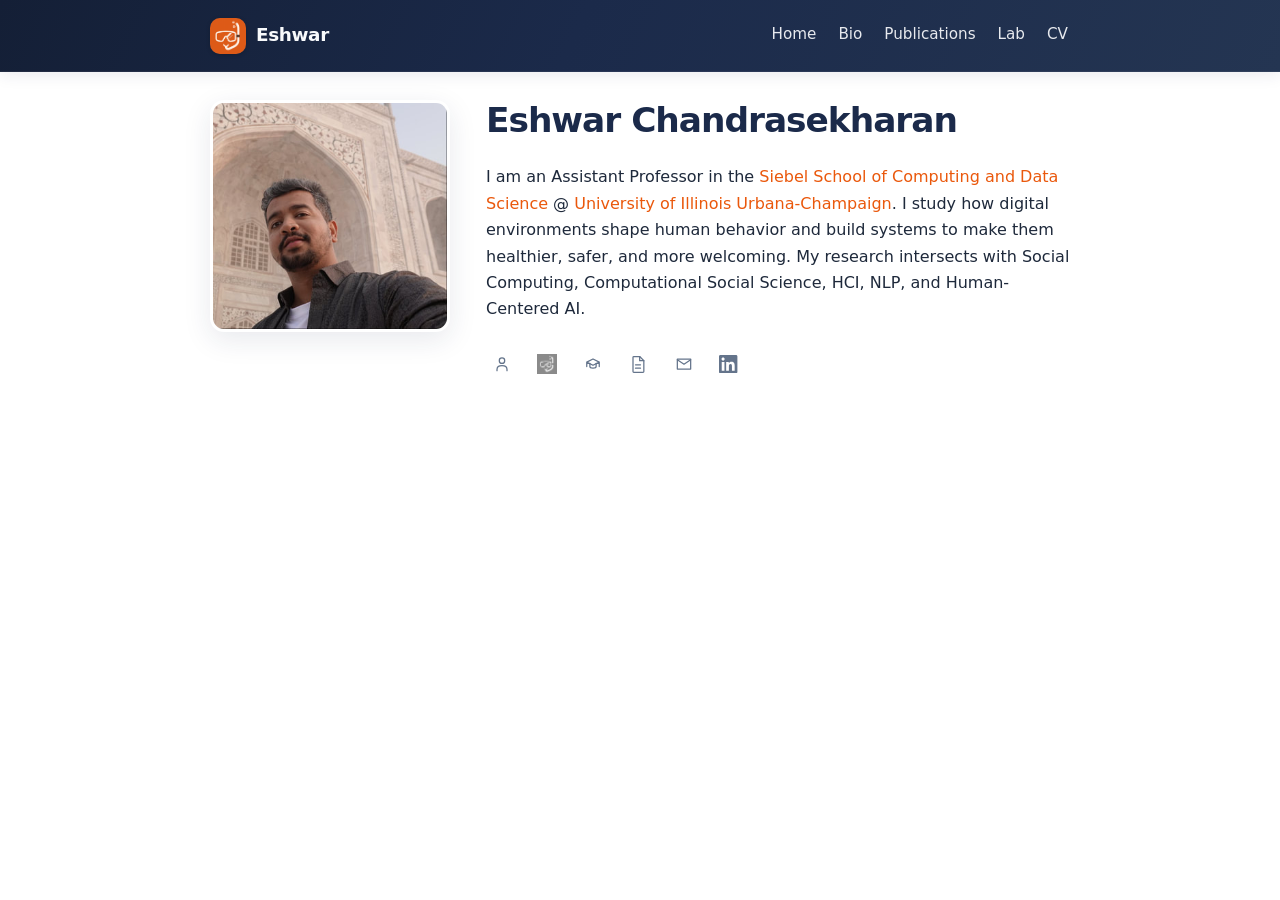
==== index.html @ a545ff3d "Update CV to October 2026" ====
<!doctype html>
<html lang="en">
  <head>
    <meta charset="utf-8" />
    <meta name="viewport" content="width=device-width, initial-scale=1, viewport-fit=cover" />
    <title>Eshwar Chandrasekharan</title>
    <meta name="theme-color" content="#1B2A4A" />
    <link rel="icon" type="image/png" sizes="16x16" href="/favicon-16x16.png?v=2" />
    <link rel="icon" type="image/png" sizes="32x32" href="/favicon-32x32.png?v=2" />
    <link rel="icon" type="image/png" sizes="48x48" href="/favicon-48x48.png?v=2" />
    <link rel="shortcut icon" href="/favicon.ico?v=2" />
    <link rel="apple-touch-icon" href="/apple-touch-icon.png?v=2" />
    <link rel="stylesheet" href="./style.css?v=3" />
  </head>
  <body>
    <header class="site-header">
      <div class="site-header-inner">
        <a class="brand" href="./">
          <img class="site-logo" src="./images/scuba-logo.png" alt="" width="36" height="36" />
          <span class="brand-text">Eshwar</span>
        </a>
        <div class="site-header-controls">
          <button type="button" class="nav-toggle" aria-expanded="false" aria-controls="site-nav" aria-label="Open menu">
            <span class="nav-toggle-bar" aria-hidden="true"></span>
            <span class="nav-toggle-bar" aria-hidden="true"></span>
            <span class="nav-toggle-bar" aria-hidden="true"></span>
          </button>
          <nav id="site-nav" class="site-nav" aria-label="Primary">
            <a href="./">Home</a>
            <a href="./bio/">Bio</a>
            <a href="./publications/">Publications</a>
            <a href="./lab/">Lab</a>
            <a href="files/eshwar_cv_oct_2026.pdf">CV</a>
          </nav>
        </div>
      </div>
    </header>

    <main class="container">
      <div class="hero">
        <img
          class="headshot"
          src="images/headshot.jpg"
          alt="Portrait of Eshwar Chandrasekharan"
          width="343"
          height="332"
        />
        <div class="hero-text">
          <h1>Eshwar Chandrasekharan</h1>
          <div class="prose">
        <p>
          I am an Assistant Professor in the <a href="https://siebelschool.illinois.edu/">Siebel School of Computing and Data Science</a> @
          <a href="https://illinois.edu/">University of Illinois Urbana-Champaign</a>. I study how digital environments shape human behavior and build systems to make them healthier, safer, and more welcoming.
          My research intersects with Social Computing, Computational Social Science, HCI, NLP, and Human-Centered AI.
        </p>
          </div>
        <nav class="hero-quick-links" aria-label="Quick links">
          <a class="quick-link" href="./bio/" data-label="Bio" target="_blank" rel="noopener noreferrer">
            <span class="quick-link-icon" aria-hidden="true">
              <svg class="quick-link-svg" viewBox="0 0 24 24" fill="none" xmlns="http://www.w3.org/2000/svg">
                <circle cx="12" cy="8" r="3.25" stroke="currentColor" stroke-width="1.5" />
                <path
                  d="M6 20v-1.5C6 15.9 8.46 14 12 14s6 1.9 6 4.5V20"
                  stroke="currentColor"
                  stroke-width="1.5"
                  stroke-linecap="round"
                />
              </svg>
            </span>
            <span class="visually-hidden">Bio</span>
          </a>
          <a class="quick-link" href="./lab/" data-label="Lab" target="_blank" rel="noopener noreferrer">
            <span class="quick-link-icon quick-link-icon--img" aria-hidden="true">
              <img src="./images/scuba-logo.png" alt="" width="24" height="24" decoding="async" />
            </span>
            <span class="visually-hidden">Lab</span>
          </a>
          <a
            class="quick-link"
            href="https://scholar.google.com/citations?user=1cPwS48AAAAJ"
            data-label="Scholar"
            target="_blank"
            rel="noopener noreferrer"
          >
            <span class="quick-link-icon" aria-hidden="true">
              <svg class="quick-link-svg" viewBox="0 0 24 24" fill="none" xmlns="http://www.w3.org/2000/svg">
                <path
                  d="M4.5 9.75 12 6l7.5 3.75L12 13.5 4.5 9.75zM4.5 9.75V15M19.5 9.75V15"
                  stroke="currentColor"
                  stroke-width="1.5"
                  stroke-linecap="round"
                  stroke-linejoin="round"
                />
                <path
                  d="M8.25 11.25v3.75c0 1.05 1.68 1.875 3.75 1.875s3.75-.825 3.75-1.875v-3.75"
                  stroke="currentColor"
                  stroke-width="1.5"
                  stroke-linecap="round"
                  stroke-linejoin="round"
                />
              </svg>
            </span>
            <span class="visually-hidden">Google Scholar</span>
          </a>
          <a class="quick-link" href="files/eshwar_cv_oct_2026.pdf" data-label="CV" target="_blank" rel="noopener noreferrer">
            <span class="quick-link-icon" aria-hidden="true">
              <svg class="quick-link-svg" viewBox="0 0 24 24" fill="none" xmlns="http://www.w3.org/2000/svg">
                <path
                  d="M7 3h7l5 5v13a1 1 0 01-1 1H7a1 1 0 01-1-1V4a1 1 0 011-1z"
                  stroke="currentColor"
                  stroke-width="1.5"
                  stroke-linejoin="round"
                />
                <path d="M14 3v5h5M9 13h6M9 17h6" stroke="currentColor" stroke-width="1.5" stroke-linecap="round" />
              </svg>
            </span>
            <span class="visually-hidden">CV</span>
          </a>
          <a class="quick-link" href="mailto:eshwar@illinois.edu" data-label="Email">
            <span class="quick-link-icon" aria-hidden="true">
              <svg class="quick-link-svg" viewBox="0 0 24 24" fill="none" xmlns="http://www.w3.org/2000/svg">
                <path
                  d="M4 6h16v12H4z"
                  stroke="currentColor"
                  stroke-width="1.5"
                  stroke-linejoin="round"
                />
                <path
                  d="M4 7l8 5.25L20 7"
                  stroke="currentColor"
                  stroke-width="1.5"
                  stroke-linecap="round"
                  stroke-linejoin="round"
                />
              </svg>
            </span>
            <span class="visually-hidden">Email</span>
          </a>
          <a
            class="quick-link"
            href="https://www.linkedin.com/in/eshwar-chandrasekharan-6415b245/"
            data-label="LinkedIn"
            target="_blank"
            rel="noopener noreferrer"
          >
            <span class="quick-link-icon" aria-hidden="true">
              <svg class="quick-link-svg quick-link-svg--fill" viewBox="0 0 24 24" xmlns="http://www.w3.org/2000/svg">
                <path
                  fill="currentColor"
                  d="M20.447 20.452h-3.554v-5.569c0-1.328-.027-3.037-1.852-3.037-1.853 0-2.136 1.445-2.136 2.939v5.667H9.351V9h3.414v1.561h.046c.477-.9 1.637-1.85 3.37-1.85 3.601 0 4.267 2.37 4.267 5.455v6.286zM5.337 7.433c-1.144 0-2.063-.926-2.063-2.065 0-1.138.92-2.063 2.063-2.063 1.14 0 2.064.925 2.064 2.063 0 1.139-.925 2.065-2.064 2.065zm1.782 13.019H3.555V9h3.564v11.452zM22.225 0H1.771C.792 0 0 .774 0 1.729v20.542C0 23.227.792 24 1.771 24h20.451C23.2 24 24 23.227 24 22.271V1.729C24 .774 23.2 0 22.222 0h.003z"
                />
              </svg>
            </span>
            <span class="visually-hidden">LinkedIn</span>
          </a>
        </nav>
        </div>
      </div>
    </main>
    <script src="./js/site-nav.js" defer></script>
    <script src="./js/external-links.js" defer></script>
  </body>
</html>
---- style.css ----
/* Navy + orange: academic, high contrast, pairs with lab logo */

:root {
  --navy: #1b2a4a;
  --navy-deep: #141f36;
  --navy-mid: #243552;
  --header-start: var(--navy-deep);
  --header-end: var(--navy);
  --accent: #ea580c;
  --accent-hover: #c2410c;
  --accent-soft: rgba(234, 88, 12, 0.14);
  --accent-glow: rgba(234, 88, 12, 0.22);
  --text: #1e293b;
  --text-muted: #64748b;
  --link: #ea580c;
  --link-hover: #c2410c;
  --bg: #ffffff;
  --card: #ffffff;
  --border: rgba(27, 42, 74, 0.12);
  --shadow: rgba(27, 42, 74, 0.1);
  --max: 900px;
}

@media (prefers-color-scheme: dark) {
  :root {
    --navy: #1b2a4a;
    --navy-deep: #0f172a;
    --navy-mid: #1e293b;
    --header-start: #0f172a;
    --header-end: #1b2a4a;
    --text: #e2e8f0;
    --text-muted: #94a3b8;
    --link: #fb923c;
    --link-hover: #fdba74;
    --bg: #0f172a;
    --card: #1e293b;
    --border: rgba(251, 146, 60, 0.18);
    --shadow: rgba(0, 0, 0, 0.4);
    --accent: #fb923c;
    --accent-hover: #fdba74;
    --accent-soft: rgba(251, 146, 60, 0.12);
    --accent-glow: rgba(251, 146, 60, 0.2);
  }
}

*,
*::before,
*::after {
  box-sizing: border-box;
}

html {
  -webkit-text-size-adjust: 100%;
  text-size-adjust: 100%;
}

html,
body {
  background: var(--bg);
  color: var(--text);
  margin: 0;
  padding: 0;
  font-family: ui-sans-serif, system-ui, -apple-system, Segoe UI, Roboto, Helvetica, Arial,
    "Apple Color Emoji", "Segoe UI Emoji";
  line-height: 1.65;
}

img {
  max-width: 100%;
  height: auto;
}

a {
  color: var(--link);
  text-decoration: none;
}

a:hover {
  color: var(--link-hover);
  text-decoration: underline;
}

/* Top bar */
header.site-header {
  position: relative;
  z-index: 300;
  background: linear-gradient(115deg, var(--header-start) 0%, var(--header-end) 45%, var(--navy-mid) 100%);
  border-bottom: 1px solid rgba(255, 255, 255, 0.06);
  box-shadow: 0 2px 16px var(--shadow);
}

.site-header-inner {
  max-width: var(--max);
  margin: 0 auto;
  padding: max(16px, env(safe-area-inset-top, 0px)) max(20px, env(safe-area-inset-right, 0px)) 16px
    max(20px, env(safe-area-inset-left, 0px));
  display: flex;
  align-items: center;
  justify-content: space-between;
  gap: 16px;
}

.site-header-controls {
  display: flex;
  align-items: center;
  justify-content: flex-end;
  flex: 1;
  min-width: 0;
}

.nav-toggle {
  display: none;
  flex-direction: column;
  justify-content: center;
  align-items: center;
  gap: 6px;
  width: 44px;
  height: 44px;
  margin: 0;
  padding: 0;
  border: none;
  border-radius: 10px;
  background: rgba(255, 255, 255, 0.08);
  cursor: pointer;
  -webkit-tap-highlight-color: transparent;
}

.nav-toggle:hover {
  background: rgba(255, 255, 255, 0.14);
}

.nav-toggle:focus-visible {
  outline: 2px solid var(--accent);
  outline-offset: 2px;
}

.nav-toggle-bar {
  display: block;
  width: 22px;
  height: 2px;
  border-radius: 1px;
  background: #f8fafc;
  transition: transform 0.2s ease, opacity 0.2s ease;
}

.nav-toggle.is-open .nav-toggle-bar:nth-child(1) {
  transform: translateY(8px) rotate(45deg);
}

.nav-toggle.is-open .nav-toggle-bar:nth-child(2) {
  opacity: 0;
}

.nav-toggle.is-open .nav-toggle-bar:nth-child(3) {
  transform: translateY(-8px) rotate(-45deg);
}

.brand {
  display: inline-flex;
  align-items: center;
  gap: 10px;
  font-weight: 700;
  letter-spacing: -0.02em;
  font-size: 1.15rem;
  color: #f8fafc !important;
}

.brand:hover {
  color: #ffffff !important;
  text-decoration: none;
}

.site-logo {
  width: 36px;
  height: 36px;
  border-radius: 10px;
  object-fit: contain;
  background: rgba(255, 255, 255, 0.1);
  box-shadow: 0 1px 4px rgba(0, 0, 0, 0.2);
  flex-shrink: 0;
}

.brand-text {
  line-height: 1.2;
}

.site-nav {
  display: flex;
  gap: 8px 18px;
  flex-wrap: wrap;
  justify-content: flex-end;
  align-items: center;
}

.site-nav a {
  color: rgba(248, 250, 252, 0.92) !important;
  font-weight: 500;
  font-size: 0.95rem;
  padding: 6px 2px;
  border-bottom: 2px solid transparent;
  white-space: nowrap;
}

.site-nav a:hover {
  color: #ffffff !important;
  border-bottom-color: var(--accent);
  text-decoration: none;
}

@media (max-width: 768px) {
  .nav-toggle {
    display: inline-flex;
  }

  .site-nav {
    display: none;
    position: absolute;
    top: 100%;
    left: 0;
    right: 0;
    flex-direction: column;
    flex-wrap: nowrap;
    align-items: stretch;
    gap: 0;
    padding: 8px 0 16px;
    margin: 0;
    background: linear-gradient(180deg, var(--navy) 0%, var(--navy-deep) 100%);
    border-bottom: 1px solid rgba(255, 255, 255, 0.08);
    box-shadow: 0 12px 32px rgba(0, 0, 0, 0.25);
  }

  .site-nav.is-open {
    display: flex;
  }

  .site-nav a {
    padding: 14px max(20px, env(safe-area-inset-left, 0px));
    min-height: 48px;
    display: flex;
    align-items: center;
    border-bottom: 1px solid rgba(255, 255, 255, 0.08);
    border-left: 3px solid transparent;
  }

  .site-nav a:hover {
    border-left-color: var(--accent);
    border-bottom-color: rgba(255, 255, 255, 0.08);
    background: rgba(255, 255, 255, 0.04);
  }

  body.nav-open {
    overflow: hidden;
  }
}

@media (min-width: 769px) {
  .site-nav {
    display: flex !important;
  }
}

.visually-hidden {
  position: absolute;
  width: 1px;
  height: 1px;
  padding: 0;
  margin: -1px;
  overflow: hidden;
  clip: rect(0, 0, 0, 0);
  white-space: nowrap;
  border: 0;
}

/* In-page jump navigation (publications years, lab sections) */
.page-nav {
  margin: 0 0 1.5rem 0;
  padding: 0 0 1rem 0;
  border-bottom: 1px solid var(--border);
}

.page-nav-head {
  display: flex;
  flex-wrap: wrap;
  align-items: baseline;
  justify-content: space-between;
  gap: 0.5rem 1rem;
  margin-bottom: 0.65rem;
}

.page-nav-label {
  font-size: 0.72rem;
  font-weight: 750;
  letter-spacing: 0.12em;
  text-transform: uppercase;
  color: var(--text-muted);
}

.page-nav-label--hint {
  font-weight: 600;
  letter-spacing: 0.04em;
  text-transform: none;
  font-size: 0.78rem;
}

.page-lead {
  margin: -0.25rem 0 1.25rem 0;
  font-size: 1rem;
  line-height: 1.55;
  color: var(--text-muted);
}

.page-lead a {
  font-weight: 600;
}

.year-rail {
  display: flex;
  flex-wrap: nowrap;
  gap: 0.45rem;
  list-style: none;
  margin: 0 0 0.85rem 0;
  padding: 0.35rem 0;
  overflow-x: auto;
  overflow-y: hidden;
  scroll-snap-type: x proximity;
  -webkit-overflow-scrolling: touch;
  scrollbar-width: thin;
}

.year-rail li {
  flex: 0 0 auto;
  scroll-snap-align: start;
}

.year-rail a {
  display: inline-flex;
  align-items: center;
  justify-content: center;
  min-height: 36px;
  padding: 0.35rem 0.85rem;
  border-radius: 999px;
  font-size: 0.88rem;
  font-weight: 650;
  color: var(--navy) !important;
  background: var(--accent-soft);
  border: 1px solid var(--border);
  text-decoration: none !important;
}

.year-rail a:hover {
  background: var(--accent-glow);
  color: var(--link-hover) !important;
}

@media (prefers-color-scheme: dark) {
  .year-rail a {
    color: #f1f5f9 !important;
  }
}

.year-rail::after {
  content: "";
  flex: 0 0 4px;
}

.year-select-wrap {
  max-width: 100%;
}

@media (min-width: 640px) {
  .year-select-wrap {
    display: none;
  }
}

.year-select {
  width: 100%;
  max-width: 320px;
  margin: 0;
  padding: 0.55rem 0.75rem;
  font: inherit;
  font-size: 0.95rem;
  font-weight: 500;
  color: var(--text);
  background: var(--card);
  border: 1px solid var(--border);
  border-radius: 10px;
  box-shadow: 0 1px 4px var(--shadow);
}

.section-rail {
  display: flex;
  flex-wrap: wrap;
  gap: 0.45rem;
  list-style: none;
  margin: 0;
  padding: 0.35rem 0 0 0;
}

.section-rail li {
  flex: 0 0 auto;
}

.section-rail a {
  display: inline-flex;
  align-items: center;
  min-height: 38px;
  padding: 0.35rem 0.95rem;
  border-radius: 10px;
  font-size: 0.88rem;
  font-weight: 650;
  color: var(--navy) !important;
  background: var(--accent-soft);
  border: 1px solid var(--border);
  text-decoration: none !important;
}

.section-rail a:hover {
  background: var(--accent-glow);
  color: var(--link-hover) !important;
}

@media (prefers-color-scheme: dark) {
  .section-rail a {
    color: #f1f5f9 !important;
  }
}

@media (max-width: 639px) {
  .page-nav--lab .section-rail {
    flex-wrap: nowrap;
    overflow-x: auto;
    -webkit-overflow-scrolling: touch;
    padding-bottom: 0.35rem;
    gap: 0.5rem;
  }
}

section.pub-year,
#ongoing,
#people,
#lab-intro {
  scroll-margin-top: 5.5rem;
}

@media (max-width: 768px) {
  section.pub-year,
  #ongoing,
  #people,
  #lab-intro {
    scroll-margin-top: 4.5rem;
  }
}

main {
  padding-top: 8px;
  min-width: 0;
}

.container {
  max-width: var(--max);
  margin: 0 auto;
  padding: 28px max(20px, env(safe-area-inset-left, 0px)) max(48px, calc(32px + env(safe-area-inset-bottom, 0px)))
    max(20px, env(safe-area-inset-right, 0px));
}

/* Home: headshot + intro */
.hero {
  display: flex;
  flex-wrap: wrap;
  align-items: flex-start;
  gap: 28px 36px;
  margin-bottom: 8px;
}

.headshot {
  width: min(240px, 100%);
  height: auto;
  border-radius: 14px;
  object-fit: cover;
  aspect-ratio: 343 / 332;
  box-shadow: 0 8px 28px var(--shadow);
  border: 3px solid var(--card);
  background: var(--card);
}

.hero-text {
  flex: 1;
  min-width: min(100%, 280px);
  overflow: visible;
}

.hero-text h1 {
  margin-top: 0;
  font-size: clamp(1.75rem, 4vw, 2.15rem);
  line-height: 1.2;
  color: var(--navy);
  letter-spacing: -0.03em;
}

@media (prefers-color-scheme: dark) {
  .hero-text h1 {
    color: #f1f5f9;
  }
}

/* Home: minimal icon row under intro */
.hero-quick-links {
  /* Mobile: smaller icons so six links stay on one row */
  --quick-link-icon-size: 1.02rem;
  --quick-link-icon-fill: 0.94rem;

  width: 100%;
  max-width: 100%;
  margin: 0.75rem 0 0 0;
  padding: 0.85rem 0 0 0;
  overflow: visible;

  display: flex;
  flex-wrap: nowrap;
  align-items: center;
  justify-content: space-between;
  gap: 0.1rem;
}

@media (min-width: 560px) {
  .hero-quick-links {
    /* Desktop / tablet: larger icons, compact row like before */
    --quick-link-icon-size: 1.25rem;
    --quick-link-icon-fill: 1.15rem;

    flex-wrap: wrap;
    justify-content: flex-start;
    gap: 0.35rem 0.9rem;
  }
}

.hero-quick-links .quick-link {
  position: relative;
  display: inline-flex;
  align-items: center;
  justify-content: center;
  padding: 0.2rem;
  border: 0;
  background: none;
  box-shadow: none;
  color: var(--text-muted) !important;
  text-decoration: none !important;
  border-radius: 4px;
  transition: color 0.12s ease;
}

@media (min-width: 560px) {
  .hero-quick-links .quick-link {
    padding: 0.35rem;
  }
}

@media (hover: hover) and (pointer: fine) {
  .hero-quick-links .quick-link[data-label]::after {
    content: attr(data-label);
    position: absolute;
    /* Below the icon so labels don’t cover the intro paragraph above */
    top: calc(100% + 8px);
    bottom: auto;
    left: 50%;
    transform: translateX(-50%);
    padding: 0.3rem 0.55rem;
    font-family: inherit;
    font-size: 1rem;
    line-height: 1.5;
    font-weight: 400;
    letter-spacing: normal;
    text-transform: none;
    color: #fff;
    background: var(--navy);
    border-radius: 3px;
    box-shadow: 0 2px 10px var(--shadow);
    white-space: nowrap;
    opacity: 0;
    visibility: hidden;
    pointer-events: none;
    transition: opacity 0.12s ease, visibility 0.12s ease;
    z-index: 25;
  }

  .hero-quick-links .quick-link[data-label="CV"]::after {
    text-transform: uppercase;
    letter-spacing: 0.04em;
  }

  .hero-quick-links .quick-link[data-label]:hover::after,
  .hero-quick-links .quick-link[data-label]:focus-visible::after {
    opacity: 1;
    visibility: visible;
  }
}

.hero-quick-links .quick-link:hover {
  color: var(--link) !important;
}

.hero-quick-links .quick-link:focus-visible {
  outline: 2px solid var(--accent);
  outline-offset: 2px;
}

.hero-quick-links .quick-link-icon {
  display: flex;
  align-items: center;
  justify-content: center;
  line-height: 0;
  color: inherit;
}

.hero-quick-links .quick-link-icon--img img {
  width: var(--quick-link-icon-size);
  height: var(--quick-link-icon-size);
  object-fit: contain;
  display: block;
  opacity: 0.82;
  filter: grayscale(1);
}

.hero-quick-links .quick-link:hover .quick-link-icon--img img {
  opacity: 1;
  filter: grayscale(0);
}

.hero-quick-links .quick-link-svg {
  width: var(--quick-link-icon-size);
  height: var(--quick-link-icon-size);
}

.hero-quick-links .quick-link-svg--fill {
  width: var(--quick-link-icon-fill);
  height: var(--quick-link-icon-fill);
}

/* Lab: logo + title */
.lab-hero {
  display: flex;
  flex-wrap: wrap;
  align-items: center;
  gap: 20px 28px;
  margin-bottom: 28px;
  padding: 24px 26px;
  background: linear-gradient(135deg, var(--card) 0%, rgba(234, 88, 12, 0.04) 100%);
  border-radius: 18px;
  border: 1px solid var(--border);
  box-shadow: 0 6px 28px var(--shadow);
  border-top: 4px solid var(--accent);
}

.lab-logo {
  width: 140px;
  height: auto;
  max-width: min(140px, 40vw);
  flex-shrink: 0;
  border-radius: 14px;
  background: linear-gradient(145deg, #ffffff, var(--accent-soft));
  padding: 14px;
  border: 1px solid var(--border);
  box-shadow: 0 6px 24px var(--shadow);
  display: block;
}

.lab-hero-text h1 {
  margin: 0;
  font-size: clamp(1.35rem, 3.5vw, 1.75rem);
  line-height: 1.25;
  letter-spacing: -0.02em;
  flex: 1;
  min-width: min(100%, 240px);
  color: var(--navy);
}

@media (prefers-color-scheme: dark) {
  .lab-hero-text h1 {
    color: var(--text);
  }

  .lab-logo {
    background: linear-gradient(145deg, var(--card), var(--accent-soft));
  }

  .lab-hero {
    background: linear-gradient(135deg, var(--card) 0%, rgba(251, 146, 60, 0.06) 100%);
  }
}

/* Lab page: section headings (navy + orange accent) */
.lab-page .section-heading {
  margin: 2.75rem 0 1.25rem 0;
  padding: 0 0 0.6rem 0;
  font-size: 1rem;
  font-weight: 750;
  letter-spacing: 0.1em;
  text-transform: uppercase;
  color: var(--navy);
  border-bottom: 3px solid var(--accent);
}

@media (prefers-color-scheme: dark) {
  .lab-page .section-heading {
    color: #f1f5f9;
  }
}

.lab-intro {
  font-size: 1.02rem;
  line-height: 1.7;
}

ul.lab-threads {
  margin: 0.35rem 0 1.15rem;
  padding-left: 1.35rem;
}

.lab-threads li {
  margin: 0.55rem 0;
  padding-left: 0.35rem;
  font-size: 1.02rem;
  line-height: 1.65;
  color: var(--text);
}

.lab-threads li::marker {
  color: var(--accent);
}

.lab-theme-pill {
  display: inline-block;
  margin-right: 0.5rem;
  margin-bottom: 0.2rem;
  padding: 0.22rem 0.6rem;
  border-radius: 999px;
  font-size: 0.7rem;
  font-weight: 750;
  letter-spacing: 0.06em;
  text-transform: uppercase;
  color: var(--navy) !important;
  background: var(--accent-soft);
  border: 1px solid var(--border);
  vertical-align: baseline;
}

.lab-theme-pill--governance {
  background: linear-gradient(120deg, rgba(27, 42, 74, 0.14), var(--accent-soft));
}

.lab-theme-pill--behavior {
  background: linear-gradient(120deg, var(--accent-soft), rgba(27, 42, 74, 0.08));
}

.lab-theme-pill--audits {
  background: linear-gradient(120deg, rgba(27, 42, 74, 0.08), rgba(234, 88, 12, 0.2));
}

@media (prefers-color-scheme: dark) {
  .lab-theme-pill {
    color: #f1f5f9 !important;
  }

  .lab-theme-pill--governance {
    background: linear-gradient(120deg, rgba(15, 23, 42, 0.6), var(--accent-soft));
  }

  .lab-theme-pill--behavior {
    background: linear-gradient(120deg, var(--accent-soft), rgba(15, 23, 42, 0.45));
  }

  .lab-theme-pill--audits {
    background: linear-gradient(120deg, rgba(15, 23, 42, 0.45), rgba(251, 146, 60, 0.25));
  }
}

/* Ongoing projects: card grid */
ul.project-grid {
  list-style: none;
  margin: 0.5rem 0 0.25rem;
  padding: 0;
}

.project-grid {
  display: grid;
  grid-template-columns: repeat(auto-fill, minmax(min(100%, 300px), 1fr));
  gap: 1.15rem;
}

li.project-card {
  display: block;
}

.project-card {
  position: relative;
  padding: 1.2rem 1.3rem 1.3rem;
  background: linear-gradient(135deg, var(--card) 0%, rgba(234, 88, 12, 0.06) 100%);
  border-radius: 14px;
  border: 1px solid var(--border);
  box-shadow: 0 2px 14px var(--shadow);
  overflow: hidden;
}

.project-card::before {
  content: "";
  position: absolute;
  left: 0;
  top: 0;
  bottom: 0;
  width: 4px;
  background: linear-gradient(180deg, var(--navy), var(--accent), var(--accent-hover));
  border-radius: 4px 0 0 4px;
}

.project-card:nth-child(2n) {
  background: linear-gradient(135deg, var(--card) 0%, rgba(27, 42, 74, 0.07) 100%);
}

.project-card:nth-child(3n) {
  background: linear-gradient(135deg, var(--card) 0%, rgba(234, 88, 12, 0.08) 55%, rgba(27, 42, 74, 0.06) 100%);
}

.project-card-title {
  margin: 0 0 0.5rem 0;
  font-size: 1.05rem;
  font-weight: 700;
  line-height: 1.3;
  letter-spacing: -0.02em;
  color: var(--navy);
}

@media (prefers-color-scheme: dark) {
  .project-card-title {
    color: #f8fafc;
  }
}

.project-card-desc {
  margin: 0 0 0.85rem 0;
  font-size: 0.94rem;
  line-height: 1.55;
  color: var(--text);
}

.project-card-links {
  margin: 0;
  font-size: 0.88rem;
  line-height: 1.55;
  color: var(--text-muted);
}

.project-card-links a {
  font-weight: 600;
}

.positive-queue {
  font-variant: small-caps;
  letter-spacing: 0.04em;
}

/* Lab: people hierarchy */
.people-tree {
  display: grid;
  gap: 0.8rem;
  margin-top: 1rem;
}

.people-level {
  margin: 0;
  border: 1px solid var(--border);
  border-radius: 12px;
  background: var(--card);
  box-shadow: 0 2px 12px var(--shadow);
  overflow: hidden;
}

.people-level > summary {
  cursor: pointer;
  list-style: none;
  display: flex;
  align-items: center;
  gap: 0.55rem;
  margin: 0;
  padding: 0.72rem 0.95rem;
  font-size: 0.9rem;
  font-weight: 700;
  letter-spacing: 0.04em;
  text-transform: uppercase;
  color: var(--text);
  background: linear-gradient(120deg, rgba(27, 42, 74, 0.06), rgba(234, 88, 12, 0.08));
}

.people-level > summary::-webkit-details-marker {
  display: none;
}

.people-level > summary::before {
  content: ">";
  display: inline-block;
  font-weight: 800;
  color: var(--accent);
  transform: rotate(0deg);
  transition: transform 0.2s ease;
}

.people-level[open] > summary::before {
  transform: rotate(90deg);
}

.people-level--top > summary {
  border-left: 4px solid var(--accent);
}

.people-level--sub {
  margin-top: 0.7rem;
  box-shadow: none;
}

.people-level--sub > summary {
  font-size: 0.8rem;
  padding: 0.58rem 0.82rem;
  color: var(--text-muted);
  background: linear-gradient(120deg, rgba(27, 42, 74, 0.04), rgba(234, 88, 12, 0.06));
}

.people-level > .people-chip-list,
.people-level > .people-sublevels,
.people-level > .people-level-content {
  padding: 0.78rem 0.9rem 0.9rem;
}

.people-sublevels {
  display: grid;
  gap: 0;
}

.people-chip-list {
  display: flex;
  flex-wrap: wrap;
  gap: 0.5rem;
  margin: 0;
  padding: 0;
  list-style: none;
}

.people-level--alumni-names-vertical .people-chip-list {
  flex-direction: column;
  align-items: flex-start;
}

.people-chip {
  display: inline-flex;
  align-items: center;
  gap: 0.35rem;
  padding: 0.4rem 0.72rem;
  border-radius: 999px;
  border: 1px solid var(--border);
  background: linear-gradient(120deg, rgba(27, 42, 74, 0.06), var(--accent-soft));
  color: var(--text);
  font-size: 0.88rem;
  line-height: 1.25;
}

.people-chip a {
  color: inherit;
  text-decoration: none;
}

.people-chip a:hover {
  color: inherit;
  text-decoration: underline;
}

.people-chip--muted {
  color: var(--text-muted);
  background: linear-gradient(120deg, rgba(27, 42, 74, 0.04), rgba(27, 42, 74, 0.02));
}

.alumni-person {
  margin: 0;
}

.alumni-person > summary {
  list-style: none;
  cursor: pointer;
}

.alumni-person > summary::-webkit-details-marker {
  display: none;
}

.alumni-person > summary.people-chip::after {
  content: ">";
  font-size: 0.72rem;
  font-weight: 800;
  color: var(--accent);
  margin-left: 0.3rem;
  transform: rotate(0deg);
  transition: transform 0.2s ease;
}

.alumni-person[open] > summary.people-chip::after {
  transform: rotate(90deg);
}

.alumni-person-meta {
  display: flex;
  flex-wrap: wrap;
  gap: 0.45rem;
  margin: 0.45rem 0 0 0.1rem;
}

.alumni-badge {
  display: inline-flex;
  align-items: flex-start;
  width: fit-content;
  max-width: 100%;
  padding: 0.32rem 0.62rem;
  border-radius: 10px;
  border: 1px solid var(--border);
  background: linear-gradient(120deg, rgba(27, 42, 74, 0.08), var(--accent-soft));
  color: var(--text);
  font-size: 0.78rem;
  line-height: 1.4;
}

.stars-flag {
  font-weight: 700;
  color: var(--accent);
  font-size: 0.72rem;
  letter-spacing: 0.04em;
  text-transform: uppercase;
}

/* Floating back-to-top control */
.back-to-top {
  position: fixed;
  right: max(16px, env(safe-area-inset-right, 0px));
  bottom: max(20px, calc(16px + env(safe-area-inset-bottom, 0px)));
  z-index: 350;
  min-width: 44px;
  min-height: 44px;
  padding: 0.55rem 0.75rem;
  border-radius: 999px;
  border: 1px solid var(--border);
  background: linear-gradient(120deg, var(--navy), var(--accent));
  color: #ffffff;
  font: inherit;
  font-size: 0.82rem;
  font-weight: 700;
  letter-spacing: 0.02em;
  box-shadow: 0 8px 22px var(--shadow);
  cursor: pointer;
  opacity: 0;
  transform: translateY(12px);
  pointer-events: none;
  transition: opacity 0.2s ease, transform 0.2s ease, filter 0.2s ease;
}

.back-to-top:hover {
  filter: brightness(1.05);
}

.back-to-top:focus-visible {
  outline: 2px solid var(--accent);
  outline-offset: 3px;
}

.back-to-top.is-visible {
  opacity: 1;
  transform: translateY(0);
  pointer-events: auto;
}

.lab-footer-note {
  margin-top: 2rem;
  padding: 1rem 1.15rem;
  border-radius: 12px;
  background: var(--accent-soft);
  border: 1px solid var(--border);
  font-size: 0.95rem;
  line-height: 1.6;
}

.lab-footer-note a {
  font-weight: 600;
}

.page-heading {
  margin: 0 0 18px 0;
  font-size: clamp(1.65rem, 3.5vw, 2rem);
  letter-spacing: -0.02em;
  color: var(--navy);
}

@media (prefers-color-scheme: dark) {
  .page-heading {
    color: #f1f5f9;
  }
}

h2 {
  margin: 28px 0 12px 0;
  font-size: 1.28rem;
  color: var(--text);
  font-weight: 650;
}

hr.sep {
  border: 0;
  border-top: 1px solid var(--border);
  margin: 24px 0;
}

.prose {
  max-width: 760px;
  overflow-wrap: anywhere;
  word-wrap: break-word;
}

.prose p {
  margin: 12px 0;
  color: var(--text);
}

.prose strong {
  color: var(--text);
}

.contact-email {
  font-weight: 500;
  word-break: break-word;
}

/* Publications */
.publications-list {
  margin-top: 8px;
  min-width: 0;
}

section.pub-year {
  margin-top: 2.25rem;
}

section.pub-year:first-of-type {
  margin-top: 0.5rem;
}

h2.pub-year-heading {
  margin: 0 0 1rem 0;
  padding-bottom: 0.45rem;
  font-size: 1.05rem;
  font-weight: 750;
  letter-spacing: 0.06em;
  text-transform: uppercase;
  color: var(--navy);
  border-bottom: 2px solid var(--accent-soft);
}

@media (prefers-color-scheme: dark) {
  h2.pub-year-heading {
    color: #e2e8f0;
  }
}

article.pub-item {
  display: grid;
  grid-template-columns: auto 1fr;
  grid-template-areas:
    "num title"
    "num authors"
    "num meta"
    ". abstract";
  column-gap: 1rem;
  row-gap: 0.2rem;
  margin-bottom: 1.35rem;
  padding: 1.1rem 1.15rem 1.15rem;
  background: var(--card);
  border: 1px solid var(--border);
  border-radius: 14px;
  box-shadow: 0 2px 14px var(--shadow);
  min-width: 0;
  overflow-wrap: anywhere;
  word-wrap: break-word;
}

article.pub-item:last-child {
  margin-bottom: 0;
}

.pub-num {
  grid-area: num;
  font-variant-numeric: tabular-nums;
  font-weight: 700;
  font-size: 0.85rem;
  color: var(--text-muted);
  opacity: 0.85;
  padding-top: 0.15rem;
  min-width: 1.5rem;
}

h3.pub-title {
  grid-area: title;
  margin: 0;
  font-size: 1.05rem;
  font-weight: 700;
  line-height: 1.38;
  letter-spacing: -0.02em;
  color: var(--text);
}

p.pub-authors {
  grid-area: authors;
  margin: 0.35rem 0 0 0;
  font-size: 0.9rem;
  font-weight: 450;
  line-height: 1.45;
  color: var(--text-muted);
  font-style: italic;
}

p.pub-meta {
  grid-area: meta;
  margin: 0.4rem 0 0 0;
  font-size: 0.88rem;
  color: var(--text-muted);
}

.pub-venue {
  font-weight: 600;
  color: var(--text);
}

.pub-links a {
  font-weight: 600;
}

.pub-note {
  font-weight: 500;
  font-style: italic;
  color: var(--text-muted);
  white-space: nowrap;
}

@media (max-width: 480px) {
  .pub-note {
    white-space: normal;
  }
}

.pub-award {
  font-weight: 600;
  color: var(--accent);
  white-space: nowrap;
}

@media (max-width: 480px) {
  .pub-award {
    white-space: normal;
  }
}

/* Abstract: grid placement on wrapper (JS) or direct <p> if no script */
.pub-abstract-block {
  grid-area: abstract;
  margin: 0.65rem 0 0 0;
  padding: 0.65rem 0 0 0.85rem;
  border-left: 3px solid var(--accent-soft);
  display: flex;
  flex-direction: column;
  align-items: flex-start;
  gap: 0.35rem;
  min-width: 0;
}

article.pub-item > p.pub-abstract {
  grid-area: abstract;
  margin: 0.65rem 0 0 0;
  padding: 0.65rem 0 0 0.85rem;
  border-left: 3px solid var(--accent-soft);
}

.pub-abstract-block p.pub-abstract {
  margin: 0;
  padding: 0;
  border-left: none;
  width: 100%;
}

p.pub-abstract {
  font-size: 0.9rem;
  line-height: 1.55;
  color: var(--text);
}

.pub-abstract-block--collapsed p.pub-abstract {
  display: -webkit-box;
  -webkit-line-clamp: 2;
  -webkit-box-orient: vertical;
  overflow: hidden;
}

.pub-abstract-toggle {
  flex-shrink: 0;
  margin: 0;
  padding: 0.45rem 0.35rem 0.45rem 0;
  margin-left: -0.35rem;
  border: none;
  background: none;
  color: var(--link);
  font-family: inherit;
  font-size: 0.84rem;
  font-weight: 600;
  line-height: 1.4;
  min-height: 44px;
  cursor: pointer;
  text-decoration: underline;
  text-underline-offset: 3px;
  -webkit-tap-highlight-color: transparent;
  touch-action: manipulation;
}

.pub-abstract-toggle:hover {
  color: var(--link-hover);
}

.pub-abstract-toggle:focus-visible {
  outline: 2px solid var(--accent);
  outline-offset: 2px;
  border-radius: 4px;
}

#y-doctoral-thesis article.pub-item {
  grid-template-columns: 1fr;
  grid-template-areas:
    "title"
    "meta"
    "abstract";
}

#y-doctoral-thesis .pub-title {
  grid-area: title;
}

#y-doctoral-thesis .pub-meta {
  grid-area: meta;
}

#y-doctoral-thesis article.pub-item > p.pub-abstract,
#y-doctoral-thesis .pub-abstract-block {
  grid-area: abstract;
}

@media (max-width: 600px) {
  .hero {
    flex-direction: column;
    align-items: center;
    text-align: center;
  }

  .hero-text {
    text-align: left;
  }

  .lab-hero {
    flex-direction: column;
    text-align: center;
  }

  .lab-hero-text h1 {
    text-align: center;
  }
}

@media (max-width: 560px) {
  article.pub-item {
    grid-template-columns: 1fr;
    grid-template-areas:
      "num"
      "title"
      "authors"
      "meta"
      "abstract";
    padding: 1rem 1rem 1.1rem;
  }

  .pub-num {
    padding-top: 0;
    margin-bottom: -0.15rem;
    font-size: 0.8rem;
    letter-spacing: 0.02em;
    text-transform: uppercase;
  }
}

/* Narrow phones & tablets: spacing */
@media (max-width: 640px) {
  .brand {
    min-height: 44px;
    align-items: center;
  }

  .page-heading {
    font-size: clamp(1.45rem, 6vw, 1.85rem);
    line-height: 1.2;
    word-break: break-word;
  }

  .lab-hero {
    padding: 18px 16px;
    gap: 16px;
  }

  .lab-logo {
    width: min(120px, 42vw);
    margin-inline: auto;
  }

  .project-grid {
    gap: 1rem;
  }

  .project-card {
    padding: 1.05rem 1.05rem 1.15rem;
  }

  .lab-footer-note {
    padding: 0.9rem 1rem;
    font-size: 0.92rem;
  }

  section.pub-year {
    margin-top: 1.85rem;
  }

  h2.pub-year-heading {
    font-size: 0.98rem;
  }
}

@media (max-width: 480px) {
  .container {
    padding-top: 22px;
    padding-left: max(16px, env(safe-area-inset-left, 0px));
    padding-right: max(16px, env(safe-area-inset-right, 0px));
  }

  .site-header-inner {
    padding-left: max(16px, env(safe-area-inset-left, 0px));
    padding-right: max(16px, env(safe-area-inset-right, 0px));
  }

  .headshot {
    width: min(260px, 88vw);
  }

  .hero-text {
    min-width: 0;
  }

  .people-list {
    padding-left: 1.2rem;
  }
}
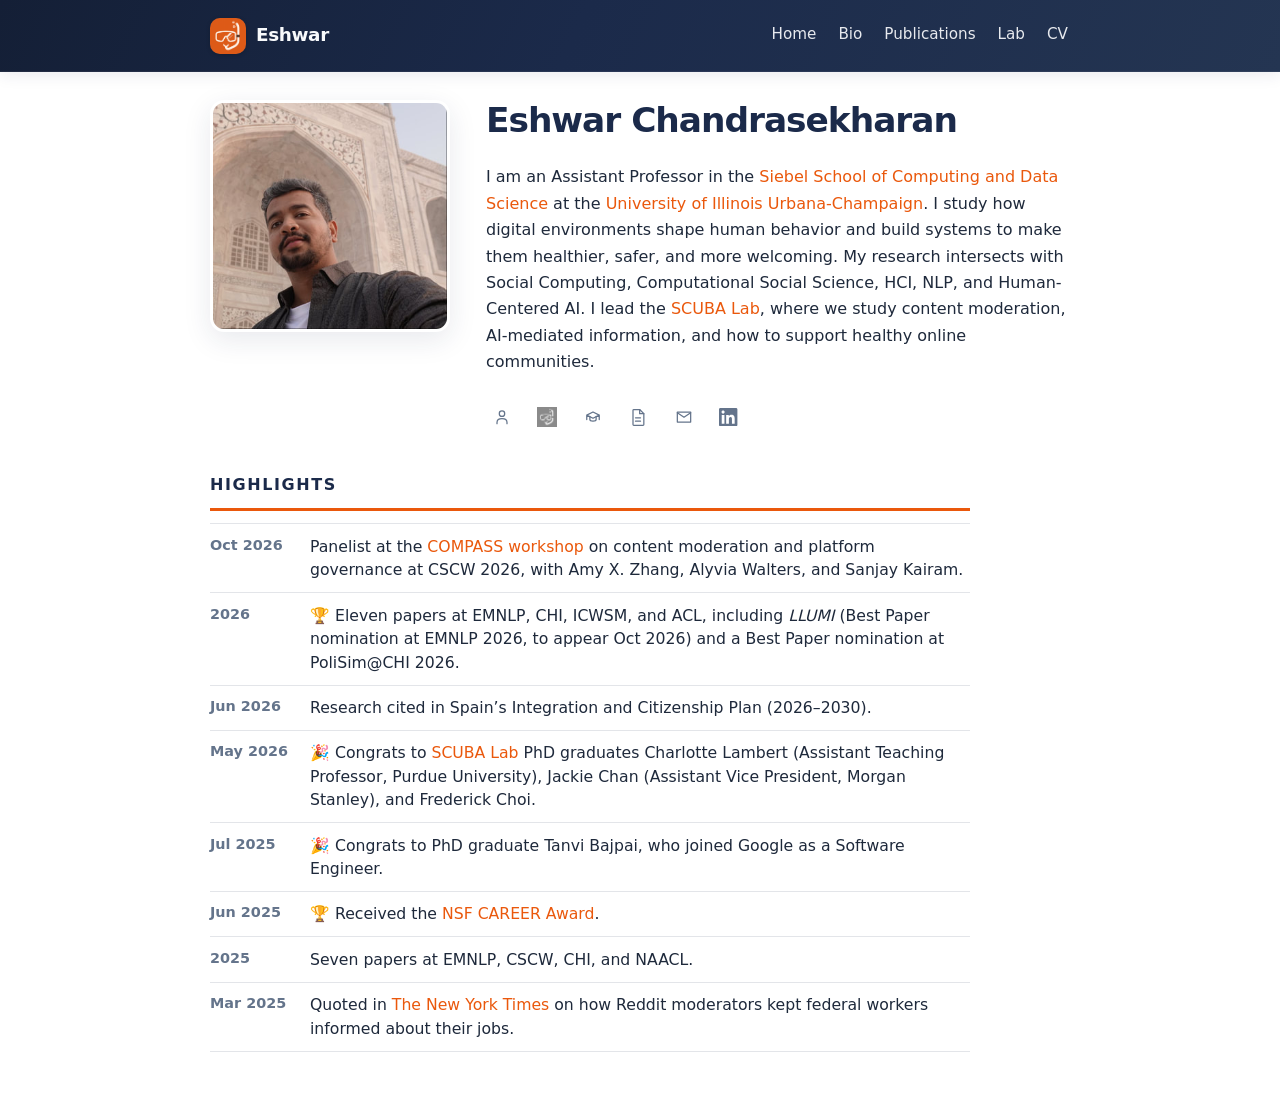
==== commit 152d425d: "Update homepage highlights, bio, and lab people placements. Refresh intro and highlights, rewrite bi" ====
--- a/index.html
+++ b/index.html
@@ -10,7 +10,7 @@
     <link rel="icon" type="image/png" sizes="48x48" href="/favicon-48x48.png?v=2" />
     <link rel="shortcut icon" href="/favicon.ico?v=2" />
     <link rel="apple-touch-icon" href="/apple-touch-icon.png?v=2" />
-    <link rel="stylesheet" href="./style.css?v=3" />
+    <link rel="stylesheet" href="./style.css?v=5" />
   </head>
   <body>
     <header class="site-header">
@@ -49,13 +49,14 @@
           <h1>Eshwar Chandrasekharan</h1>
           <div class="prose">
         <p>
-          I am an Assistant Professor in the <a href="https://siebelschool.illinois.edu/">Siebel School of Computing and Data Science</a> @
+          I am an Assistant Professor in the <a href="https://siebelschool.illinois.edu/">Siebel School of Computing and Data Science</a> at the
           <a href="https://illinois.edu/">University of Illinois Urbana-Champaign</a>. I study how digital environments shape human behavior and build systems to make them healthier, safer, and more welcoming.
           My research intersects with Social Computing, Computational Social Science, HCI, NLP, and Human-Centered AI.
+          I lead the <a href="./lab/">SCUBA Lab</a>, where we study content moderation, AI-mediated information, and how to support healthy online communities.
         </p>
           </div>
         <nav class="hero-quick-links" aria-label="Quick links">
-          <a class="quick-link" href="./bio/" data-label="Bio" target="_blank" rel="noopener noreferrer">
+          <a class="quick-link" href="./bio/" data-label="Bio">
             <span class="quick-link-icon" aria-hidden="true">
               <svg class="quick-link-svg" viewBox="0 0 24 24" fill="none" xmlns="http://www.w3.org/2000/svg">
                 <circle cx="12" cy="8" r="3.25" stroke="currentColor" stroke-width="1.5" />
@@ -69,7 +70,7 @@
             </span>
             <span class="visually-hidden">Bio</span>
           </a>
-          <a class="quick-link" href="./lab/" data-label="Lab" target="_blank" rel="noopener noreferrer">
+          <a class="quick-link" href="./lab/" data-label="Lab">
             <span class="quick-link-icon quick-link-icon--img" aria-hidden="true">
               <img src="./images/scuba-logo.png" alt="" width="24" height="24" decoding="async" />
             </span>
@@ -156,6 +157,70 @@
         </nav>
         </div>
       </div>
+
+      <section class="highlights" aria-labelledby="highlights-title">
+        <h2 id="highlights-title">Highlights</h2>
+        <ul class="highlights-list">
+          <li>
+            <span class="hl-date">Oct 2026</span>
+            <span class="hl-text"
+              >Panelist at the
+              <a href="https://sites.google.com/view/workshop-compass26/program">COMPASS workshop</a>
+              on content moderation and platform governance at CSCW 2026, with Amy X. Zhang, Alyvia Walters, and Sanjay
+              Kairam.</span
+            >
+          </li>
+          <li>
+            <span class="hl-date">2026</span>
+            <span class="hl-text"
+              >🏆 Eleven papers at EMNLP, CHI, ICWSM, and ACL, including <em>LLUMI</em> (Best Paper nomination at EMNLP
+              2026, to appear Oct 2026) and a Best Paper nomination at PoliSim@CHI 2026.</span
+            >
+          </li>
+          <li>
+            <span class="hl-date">Jun 2026</span>
+            <span class="hl-text">Research cited in Spain’s Integration and Citizenship Plan (2026–2030).</span>
+          </li>
+          <li>
+            <span class="hl-date">May 2026</span>
+            <span class="hl-text"
+              >🎉 Congrats to
+              <a href="./lab/">SCUBA Lab</a>
+              PhD graduates Charlotte Lambert (Assistant Teaching Professor, Purdue University), Jackie Chan (Assistant
+              Vice President, Morgan Stanley), and Frederick Choi.</span
+            >
+          </li>
+          <li>
+            <span class="hl-date">Jul 2025</span>
+            <span class="hl-text"
+              >🎉 Congrats to PhD graduate Tanvi Bajpai, who joined Google as a Software Engineer.</span
+            >
+          </li>
+          <li>
+            <span class="hl-date">Jun 2025</span>
+            <span class="hl-text"
+              >🏆 Received the
+              <a href="https://siebelschool.illinois.edu/news/eshwar-chandrasekharan/nsf-career-award"
+                >NSF CAREER Award</a
+              >.</span
+            >
+          </li>
+          <li>
+            <span class="hl-date">2025</span>
+            <span class="hl-text">Seven papers at EMNLP, CSCW, CHI, and NAACL.</span>
+          </li>
+          <li>
+            <span class="hl-date">Mar 2025</span>
+            <span class="hl-text"
+              >Quoted in
+              <a href="https://www.nytimes.com/2025/03/19/technology/reddit-va-federal-workers.html"
+                >The New York Times</a
+              >
+              on how Reddit moderators kept federal workers informed about their jobs.</span
+            >
+          </li>
+        </ul>
+      </section>
     </main>
     <script src="./js/site-nav.js" defer></script>
     <script src="./js/external-links.js" defer></script>
--- a/style.css
+++ b/style.css
@@ -979,18 +979,31 @@
 
 .alumni-person {
   margin: 0;
+  width: 100%;
+  max-width: 100%;
 }
 
 .alumni-person > summary {
   list-style: none;
   cursor: pointer;
+  display: flex;
+  flex-direction: column;
+  align-items: flex-start;
+  gap: 0.2rem;
 }
 
 .alumni-person > summary::-webkit-details-marker {
   display: none;
 }
 
-.alumni-person > summary.people-chip::after {
+.alumni-person--static {
+  display: flex;
+  flex-direction: column;
+  align-items: flex-start;
+  gap: 0.2rem;
+}
+
+.alumni-person > summary .people-chip::after {
   content: ">";
   font-size: 0.72rem;
   font-weight: 800;
@@ -1000,8 +1013,18 @@
   transition: transform 0.2s ease;
 }
 
-.alumni-person[open] > summary.people-chip::after {
+.alumni-person[open] > summary .people-chip::after {
   transform: rotate(90deg);
+}
+
+.alumni-role {
+  display: block;
+  max-width: min(100%, 36rem);
+  padding: 0 0.2rem 0 0.72rem;
+  font-size: 0.78rem;
+  line-height: 1.35;
+  color: var(--text-muted);
+  font-weight: 500;
 }
 
 .alumni-person-meta {
@@ -1463,3 +1486,67 @@
     padding-left: 1.2rem;
   }
 }
+
+/* Homepage highlights */
+.highlights {
+  margin-top: 2.5rem;
+  max-width: 760px;
+}
+
+.highlights h2 {
+  margin: 0 0 0.75rem 0;
+  font-size: 1rem;
+  font-weight: 750;
+  letter-spacing: 0.1em;
+  text-transform: uppercase;
+  color: var(--navy);
+  border-bottom: 3px solid var(--accent);
+  padding-bottom: 0.6rem;
+}
+
+@media (prefers-color-scheme: dark) {
+  .highlights h2 {
+    color: #f1f5f9;
+  }
+}
+
+.highlights-list {
+  list-style: none;
+  margin: 0;
+  padding: 0;
+  border-top: 1px solid var(--border);
+}
+
+.highlights-list li {
+  display: grid;
+  grid-template-columns: 5.5rem 1fr;
+  gap: 0.75rem;
+  padding: 0.65rem 0;
+  border-bottom: 1px solid var(--border);
+  line-height: 1.5;
+  color: var(--text);
+  font-size: 0.98rem;
+}
+
+.hl-date {
+  color: var(--text-muted);
+  font-variant-numeric: tabular-nums;
+  white-space: nowrap;
+  font-weight: 600;
+  font-size: 0.9rem;
+}
+
+@media (max-width: 560px) {
+  .highlights-list li {
+    grid-template-columns: 1fr;
+    gap: 0.15rem;
+  }
+}
+
+.alumni-blurb {
+  margin: 0;
+  padding: 0.85rem 0.95rem 0.15rem;
+  font-size: 0.95rem;
+  line-height: 1.55;
+  color: var(--text-muted);
+}
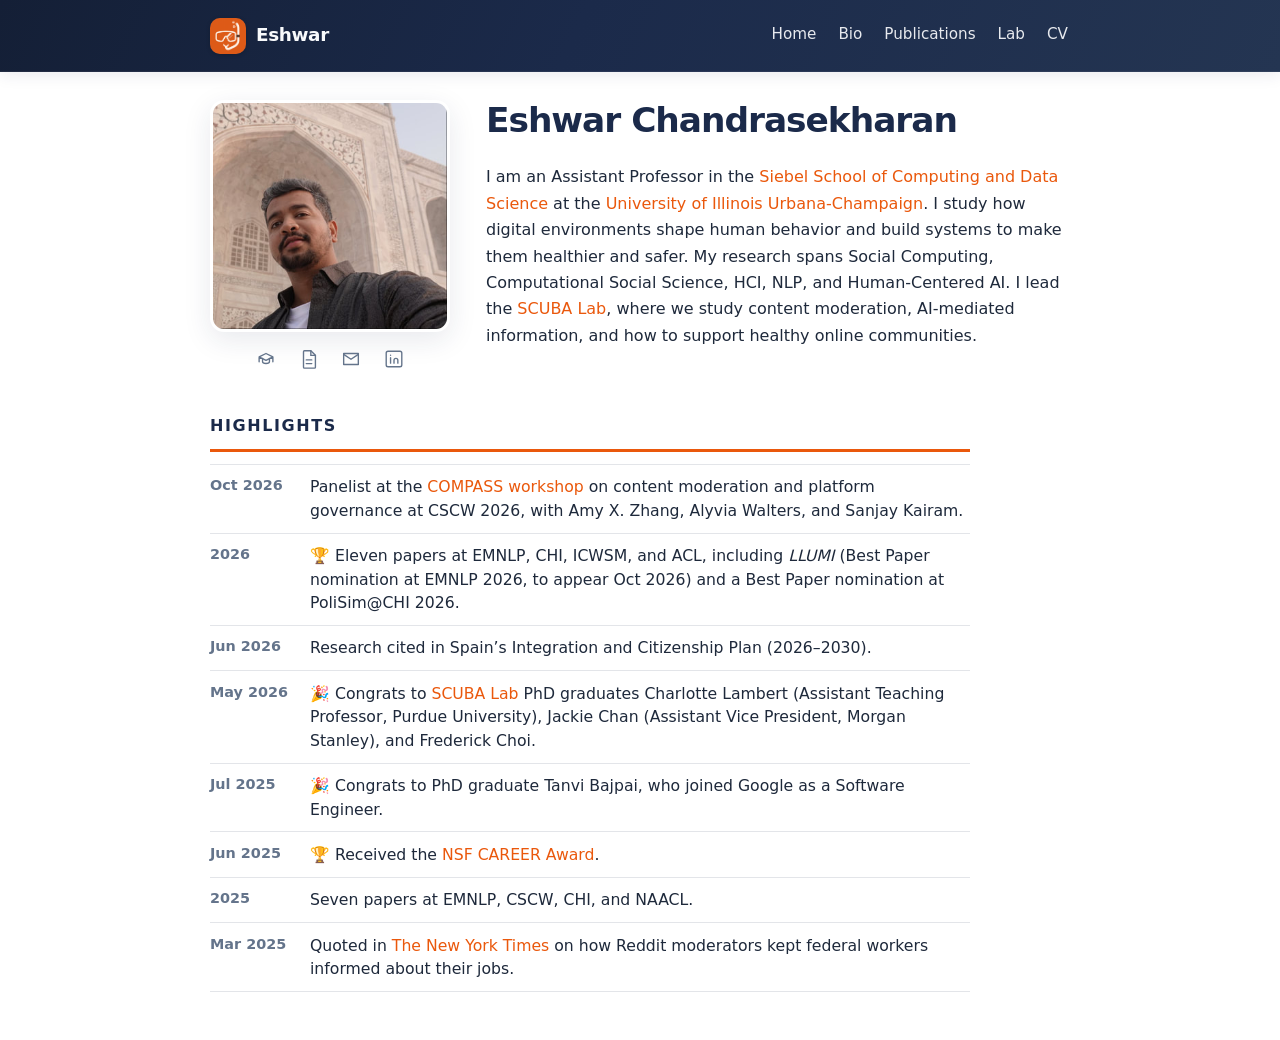
==== commit f3b2c2a4: "Tighten homepage intro copy and place quick links under the headshot. Drop Bio/Lab icons, use outlin" ====
--- a/index.html
+++ b/index.html
@@ -10,7 +10,7 @@
     <link rel="icon" type="image/png" sizes="48x48" href="/favicon-48x48.png?v=2" />
     <link rel="shortcut icon" href="/favicon.ico?v=2" />
     <link rel="apple-touch-icon" href="/apple-touch-icon.png?v=2" />
-    <link rel="stylesheet" href="./style.css?v=5" />
+    <link rel="stylesheet" href="./style.css?v=6" />
   </head>
   <body>
     <header class="site-header">
@@ -38,123 +38,123 @@
 
     <main class="container">
       <div class="hero">
-        <img
-          class="headshot"
-          src="images/headshot.jpg"
-          alt="Portrait of Eshwar Chandrasekharan"
-          width="343"
-          height="332"
-        />
+        <div class="hero-photo">
+          <img
+            class="headshot"
+            src="images/headshot.jpg"
+            alt="Portrait of Eshwar Chandrasekharan"
+            width="343"
+            height="332"
+          />
+          <nav class="hero-quick-links" aria-label="Quick links">
+            <a
+              class="quick-link"
+              href="https://scholar.google.com/citations?user=1cPwS48AAAAJ"
+              data-label="Scholar"
+              target="_blank"
+              rel="noopener noreferrer"
+            >
+              <span class="quick-link-icon" aria-hidden="true">
+                <svg class="quick-link-svg" viewBox="0 0 24 24" fill="none" xmlns="http://www.w3.org/2000/svg">
+                  <path
+                    d="M4.5 9.75 12 6l7.5 3.75L12 13.5 4.5 9.75zM4.5 9.75V15M19.5 9.75V15"
+                    stroke="currentColor"
+                    stroke-width="1.5"
+                    stroke-linecap="round"
+                    stroke-linejoin="round"
+                  />
+                  <path
+                    d="M8.25 11.25v3.75c0 1.05 1.68 1.875 3.75 1.875s3.75-.825 3.75-1.875v-3.75"
+                    stroke="currentColor"
+                    stroke-width="1.5"
+                    stroke-linecap="round"
+                    stroke-linejoin="round"
+                  />
+                </svg>
+              </span>
+              <span class="visually-hidden">Google Scholar</span>
+            </a>
+            <a class="quick-link" href="files/eshwar_cv_oct_2026.pdf" data-label="CV" target="_blank" rel="noopener noreferrer">
+              <span class="quick-link-icon" aria-hidden="true">
+                <svg class="quick-link-svg" viewBox="0 0 24 24" fill="none" xmlns="http://www.w3.org/2000/svg">
+                  <path
+                    d="M7 3h7l5 5v13a1 1 0 01-1 1H7a1 1 0 01-1-1V4a1 1 0 011-1z"
+                    stroke="currentColor"
+                    stroke-width="1.5"
+                    stroke-linejoin="round"
+                  />
+                  <path d="M14 3v5h5M9 13h6M9 17h6" stroke="currentColor" stroke-width="1.5" stroke-linecap="round" />
+                </svg>
+              </span>
+              <span class="visually-hidden">CV</span>
+            </a>
+            <a class="quick-link" href="mailto:eshwar@illinois.edu" data-label="Email">
+              <span class="quick-link-icon" aria-hidden="true">
+                <svg class="quick-link-svg" viewBox="0 0 24 24" fill="none" xmlns="http://www.w3.org/2000/svg">
+                  <path
+                    d="M4 6h16v12H4z"
+                    stroke="currentColor"
+                    stroke-width="1.5"
+                    stroke-linejoin="round"
+                  />
+                  <path
+                    d="M4 7l8 5.25L20 7"
+                    stroke="currentColor"
+                    stroke-width="1.5"
+                    stroke-linecap="round"
+                    stroke-linejoin="round"
+                  />
+                </svg>
+              </span>
+              <span class="visually-hidden">Email</span>
+            </a>
+            <a
+              class="quick-link"
+              href="https://www.linkedin.com/in/eshwar-chandrasekharan-6415b245/"
+              data-label="LinkedIn"
+              target="_blank"
+              rel="noopener noreferrer"
+            >
+              <span class="quick-link-icon" aria-hidden="true">
+                <svg class="quick-link-svg" viewBox="0 0 24 24" fill="none" xmlns="http://www.w3.org/2000/svg">
+                  <rect
+                    x="3.5"
+                    y="3.5"
+                    width="17"
+                    height="17"
+                    rx="2"
+                    stroke="currentColor"
+                    stroke-width="1.5"
+                  />
+                  <path
+                    d="M8.25 10.5v6M8.25 7.85v.01"
+                    stroke="currentColor"
+                    stroke-width="1.5"
+                    stroke-linecap="round"
+                  />
+                  <path
+                    d="M12 16.5v-3.1a2.1 2.1 0 014.2 0v3.1"
+                    stroke="currentColor"
+                    stroke-width="1.5"
+                    stroke-linecap="round"
+                    stroke-linejoin="round"
+                  />
+                </svg>
+              </span>
+              <span class="visually-hidden">LinkedIn</span>
+            </a>
+          </nav>
+        </div>
         <div class="hero-text">
           <h1>Eshwar Chandrasekharan</h1>
           <div class="prose">
-        <p>
-          I am an Assistant Professor in the <a href="https://siebelschool.illinois.edu/">Siebel School of Computing and Data Science</a> at the
-          <a href="https://illinois.edu/">University of Illinois Urbana-Champaign</a>. I study how digital environments shape human behavior and build systems to make them healthier, safer, and more welcoming.
-          My research intersects with Social Computing, Computational Social Science, HCI, NLP, and Human-Centered AI.
-          I lead the <a href="./lab/">SCUBA Lab</a>, where we study content moderation, AI-mediated information, and how to support healthy online communities.
-        </p>
+            <p>
+              I am an Assistant Professor in the <a href="https://siebelschool.illinois.edu/">Siebel School of Computing and Data Science</a> at the
+              <a href="https://illinois.edu/">University of Illinois Urbana-Champaign</a>. I study how digital environments shape human behavior and build systems to make them healthier and safer.
+              My research spans Social Computing, Computational Social Science, HCI, NLP, and Human&#8209;Centered&nbsp;AI.
+              I lead the <a href="./lab/">SCUBA Lab</a>, where we study content moderation, AI-mediated information, and how to support healthy online communities.
+            </p>
           </div>
-        <nav class="hero-quick-links" aria-label="Quick links">
-          <a class="quick-link" href="./bio/" data-label="Bio">
-            <span class="quick-link-icon" aria-hidden="true">
-              <svg class="quick-link-svg" viewBox="0 0 24 24" fill="none" xmlns="http://www.w3.org/2000/svg">
-                <circle cx="12" cy="8" r="3.25" stroke="currentColor" stroke-width="1.5" />
-                <path
-                  d="M6 20v-1.5C6 15.9 8.46 14 12 14s6 1.9 6 4.5V20"
-                  stroke="currentColor"
-                  stroke-width="1.5"
-                  stroke-linecap="round"
-                />
-              </svg>
-            </span>
-            <span class="visually-hidden">Bio</span>
-          </a>
-          <a class="quick-link" href="./lab/" data-label="Lab">
-            <span class="quick-link-icon quick-link-icon--img" aria-hidden="true">
-              <img src="./images/scuba-logo.png" alt="" width="24" height="24" decoding="async" />
-            </span>
-            <span class="visually-hidden">Lab</span>
-          </a>
-          <a
-            class="quick-link"
-            href="https://scholar.google.com/citations?user=1cPwS48AAAAJ"
-            data-label="Scholar"
-            target="_blank"
-            rel="noopener noreferrer"
-          >
-            <span class="quick-link-icon" aria-hidden="true">
-              <svg class="quick-link-svg" viewBox="0 0 24 24" fill="none" xmlns="http://www.w3.org/2000/svg">
-                <path
-                  d="M4.5 9.75 12 6l7.5 3.75L12 13.5 4.5 9.75zM4.5 9.75V15M19.5 9.75V15"
-                  stroke="currentColor"
-                  stroke-width="1.5"
-                  stroke-linecap="round"
-                  stroke-linejoin="round"
-                />
-                <path
-                  d="M8.25 11.25v3.75c0 1.05 1.68 1.875 3.75 1.875s3.75-.825 3.75-1.875v-3.75"
-                  stroke="currentColor"
-                  stroke-width="1.5"
-                  stroke-linecap="round"
-                  stroke-linejoin="round"
-                />
-              </svg>
-            </span>
-            <span class="visually-hidden">Google Scholar</span>
-          </a>
-          <a class="quick-link" href="files/eshwar_cv_oct_2026.pdf" data-label="CV" target="_blank" rel="noopener noreferrer">
-            <span class="quick-link-icon" aria-hidden="true">
-              <svg class="quick-link-svg" viewBox="0 0 24 24" fill="none" xmlns="http://www.w3.org/2000/svg">
-                <path
-                  d="M7 3h7l5 5v13a1 1 0 01-1 1H7a1 1 0 01-1-1V4a1 1 0 011-1z"
-                  stroke="currentColor"
-                  stroke-width="1.5"
-                  stroke-linejoin="round"
-                />
-                <path d="M14 3v5h5M9 13h6M9 17h6" stroke="currentColor" stroke-width="1.5" stroke-linecap="round" />
-              </svg>
-            </span>
-            <span class="visually-hidden">CV</span>
-          </a>
-          <a class="quick-link" href="mailto:eshwar@illinois.edu" data-label="Email">
-            <span class="quick-link-icon" aria-hidden="true">
-              <svg class="quick-link-svg" viewBox="0 0 24 24" fill="none" xmlns="http://www.w3.org/2000/svg">
-                <path
-                  d="M4 6h16v12H4z"
-                  stroke="currentColor"
-                  stroke-width="1.5"
-                  stroke-linejoin="round"
-                />
-                <path
-                  d="M4 7l8 5.25L20 7"
-                  stroke="currentColor"
-                  stroke-width="1.5"
-                  stroke-linecap="round"
-                  stroke-linejoin="round"
-                />
-              </svg>
-            </span>
-            <span class="visually-hidden">Email</span>
-          </a>
-          <a
-            class="quick-link"
-            href="https://www.linkedin.com/in/eshwar-chandrasekharan-6415b245/"
-            data-label="LinkedIn"
-            target="_blank"
-            rel="noopener noreferrer"
-          >
-            <span class="quick-link-icon" aria-hidden="true">
-              <svg class="quick-link-svg quick-link-svg--fill" viewBox="0 0 24 24" xmlns="http://www.w3.org/2000/svg">
-                <path
-                  fill="currentColor"
-                  d="M20.447 20.452h-3.554v-5.569c0-1.328-.027-3.037-1.852-3.037-1.853 0-2.136 1.445-2.136 2.939v5.667H9.351V9h3.414v1.561h.046c.477-.9 1.637-1.85 3.37-1.85 3.601 0 4.267 2.37 4.267 5.455v6.286zM5.337 7.433c-1.144 0-2.063-.926-2.063-2.065 0-1.138.92-2.063 2.063-2.063 1.14 0 2.064.925 2.064 2.063 0 1.139-.925 2.065-2.064 2.065zm1.782 13.019H3.555V9h3.564v11.452zM22.225 0H1.771C.792 0 0 .774 0 1.729v20.542C0 23.227.792 24 1.771 24h20.451C23.2 24 24 23.227 24 22.271V1.729C24 .774 23.2 0 22.222 0h.003z"
-                />
-              </svg>
-            </span>
-            <span class="visually-hidden">LinkedIn</span>
-          </a>
-        </nav>
         </div>
       </div>
 
--- a/style.css
+++ b/style.css
@@ -473,8 +473,17 @@
   margin-bottom: 8px;
 }
 
+.hero-photo {
+  display: flex;
+  flex-direction: column;
+  align-items: center;
+  gap: 0.75rem;
+  width: min(240px, 100%);
+  flex-shrink: 0;
+}
+
 .headshot {
-  width: min(240px, 100%);
+  width: 100%;
   height: auto;
   border-radius: 14px;
   object-fit: cover;
@@ -504,35 +513,21 @@
   }
 }
 
-/* Home: minimal icon row under intro */
+/* Home: icon row under headshot (Koustuv-style) */
 .hero-quick-links {
-  /* Mobile: smaller icons so six links stay on one row */
-  --quick-link-icon-size: 1.02rem;
-  --quick-link-icon-fill: 0.94rem;
+  --quick-link-icon-size: 22px;
 
   width: 100%;
   max-width: 100%;
-  margin: 0.75rem 0 0 0;
-  padding: 0.85rem 0 0 0;
+  margin: 0;
+  padding: 0;
   overflow: visible;
 
   display: flex;
   flex-wrap: nowrap;
   align-items: center;
-  justify-content: space-between;
-  gap: 0.1rem;
-}
-
-@media (min-width: 560px) {
-  .hero-quick-links {
-    /* Desktop / tablet: larger icons, compact row like before */
-    --quick-link-icon-size: 1.25rem;
-    --quick-link-icon-fill: 1.15rem;
-
-    flex-wrap: wrap;
-    justify-content: flex-start;
-    gap: 0.35rem 0.9rem;
-  }
+  justify-content: center;
+  gap: 0.9rem;
 }
 
 .hero-quick-links .quick-link {
@@ -550,17 +545,11 @@
   transition: color 0.12s ease;
 }
 
-@media (min-width: 560px) {
-  .hero-quick-links .quick-link {
-    padding: 0.35rem;
-  }
-}
-
 @media (hover: hover) and (pointer: fine) {
   .hero-quick-links .quick-link[data-label]::after {
     content: attr(data-label);
     position: absolute;
-    /* Below the icon so labels don’t cover the intro paragraph above */
+    /* Below the icon so labels don’t cover the name above */
     top: calc(100% + 8px);
     bottom: auto;
     left: 50%;
@@ -597,7 +586,7 @@
 }
 
 .hero-quick-links .quick-link:hover {
-  color: var(--link) !important;
+  color: var(--accent) !important;
 }
 
 .hero-quick-links .quick-link:focus-visible {
@@ -613,28 +602,9 @@
   color: inherit;
 }
 
-.hero-quick-links .quick-link-icon--img img {
-  width: var(--quick-link-icon-size);
-  height: var(--quick-link-icon-size);
-  object-fit: contain;
-  display: block;
-  opacity: 0.82;
-  filter: grayscale(1);
-}
-
-.hero-quick-links .quick-link:hover .quick-link-icon--img img {
-  opacity: 1;
-  filter: grayscale(0);
-}
-
 .hero-quick-links .quick-link-svg {
   width: var(--quick-link-icon-size);
   height: var(--quick-link-icon-size);
-}
-
-.hero-quick-links .quick-link-svg--fill {
-  width: var(--quick-link-icon-fill);
-  height: var(--quick-link-icon-fill);
 }
 
 /* Lab: logo + title */
@@ -1474,7 +1444,7 @@
     padding-right: max(16px, env(safe-area-inset-right, 0px));
   }
 
-  .headshot {
+  .hero-photo {
     width: min(260px, 88vw);
   }
 
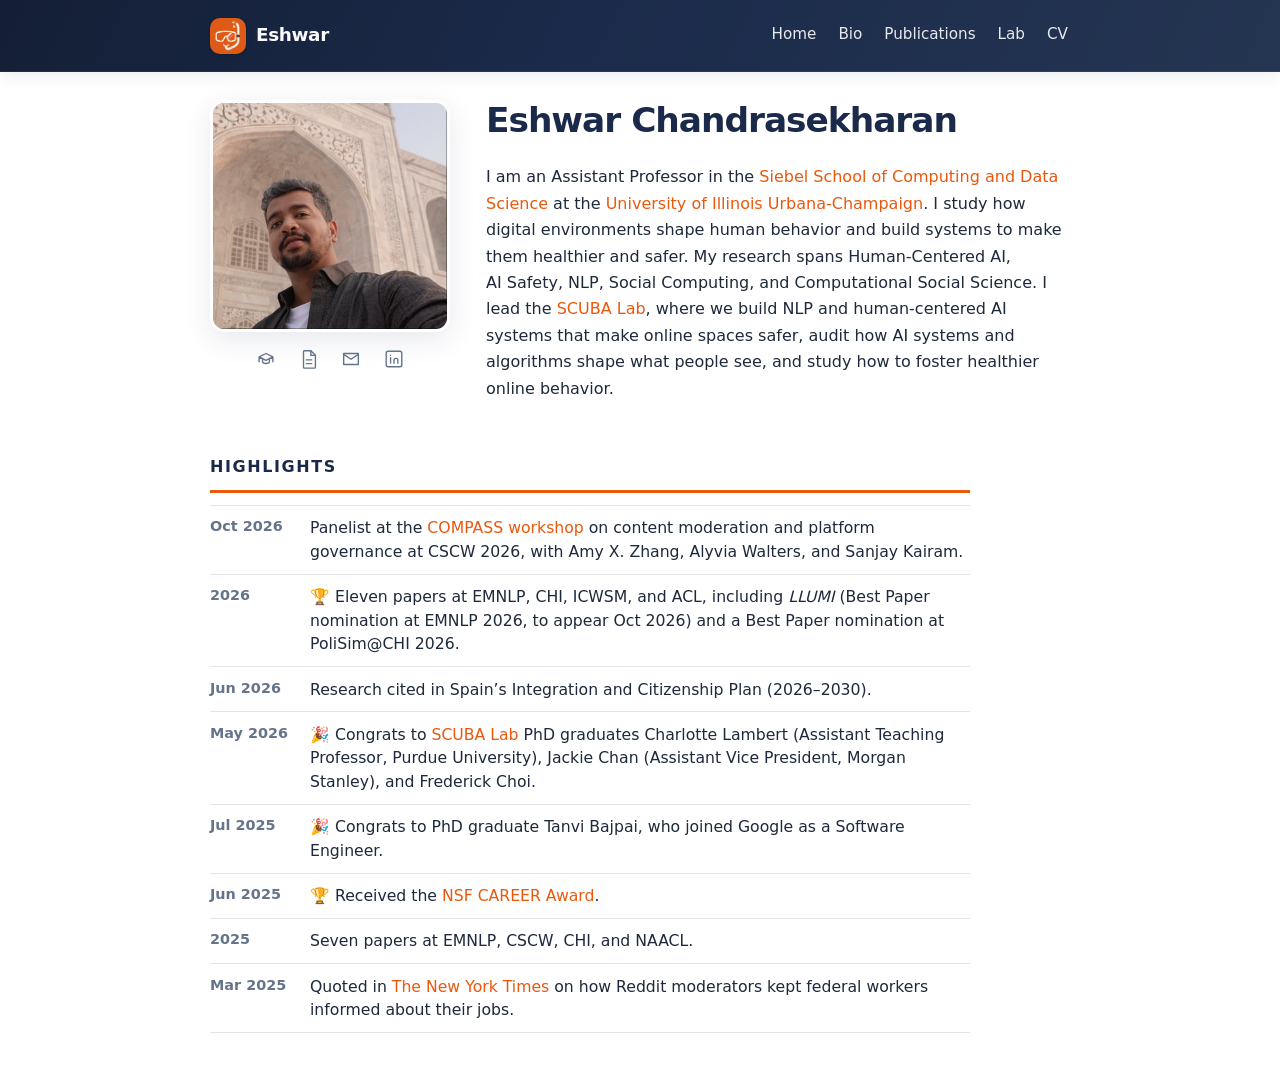
==== commit 0683478a: "Revise homepage research framing and bump CSS cache to v7. Refocus the intro on Human-Centered AI an" ====
--- a/index.html
+++ b/index.html
@@ -10,7 +10,7 @@
     <link rel="icon" type="image/png" sizes="48x48" href="/favicon-48x48.png?v=2" />
     <link rel="shortcut icon" href="/favicon.ico?v=2" />
     <link rel="apple-touch-icon" href="/apple-touch-icon.png?v=2" />
-    <link rel="stylesheet" href="./style.css?v=6" />
+    <link rel="stylesheet" href="./style.css?v=7" />
   </head>
   <body>
     <header class="site-header">
@@ -151,8 +151,8 @@
             <p>
               I am an Assistant Professor in the <a href="https://siebelschool.illinois.edu/">Siebel School of Computing and Data Science</a> at the
               <a href="https://illinois.edu/">University of Illinois Urbana-Champaign</a>. I study how digital environments shape human behavior and build systems to make them healthier and safer.
-              My research spans Social Computing, Computational Social Science, HCI, NLP, and Human&#8209;Centered&nbsp;AI.
-              I lead the <a href="./lab/">SCUBA Lab</a>, where we study content moderation, AI-mediated information, and how to support healthy online communities.
+              My research spans Human&#8209;Centered&nbsp;AI, AI&nbsp;Safety, NLP, Social Computing, and Computational Social Science.
+              I lead the <a href="./lab/">SCUBA Lab</a>, where we build NLP and human-centered AI systems that make online spaces safer, audit how AI systems and algorithms shape what people see, and study how to foster healthier online behavior.
             </p>
           </div>
         </div>
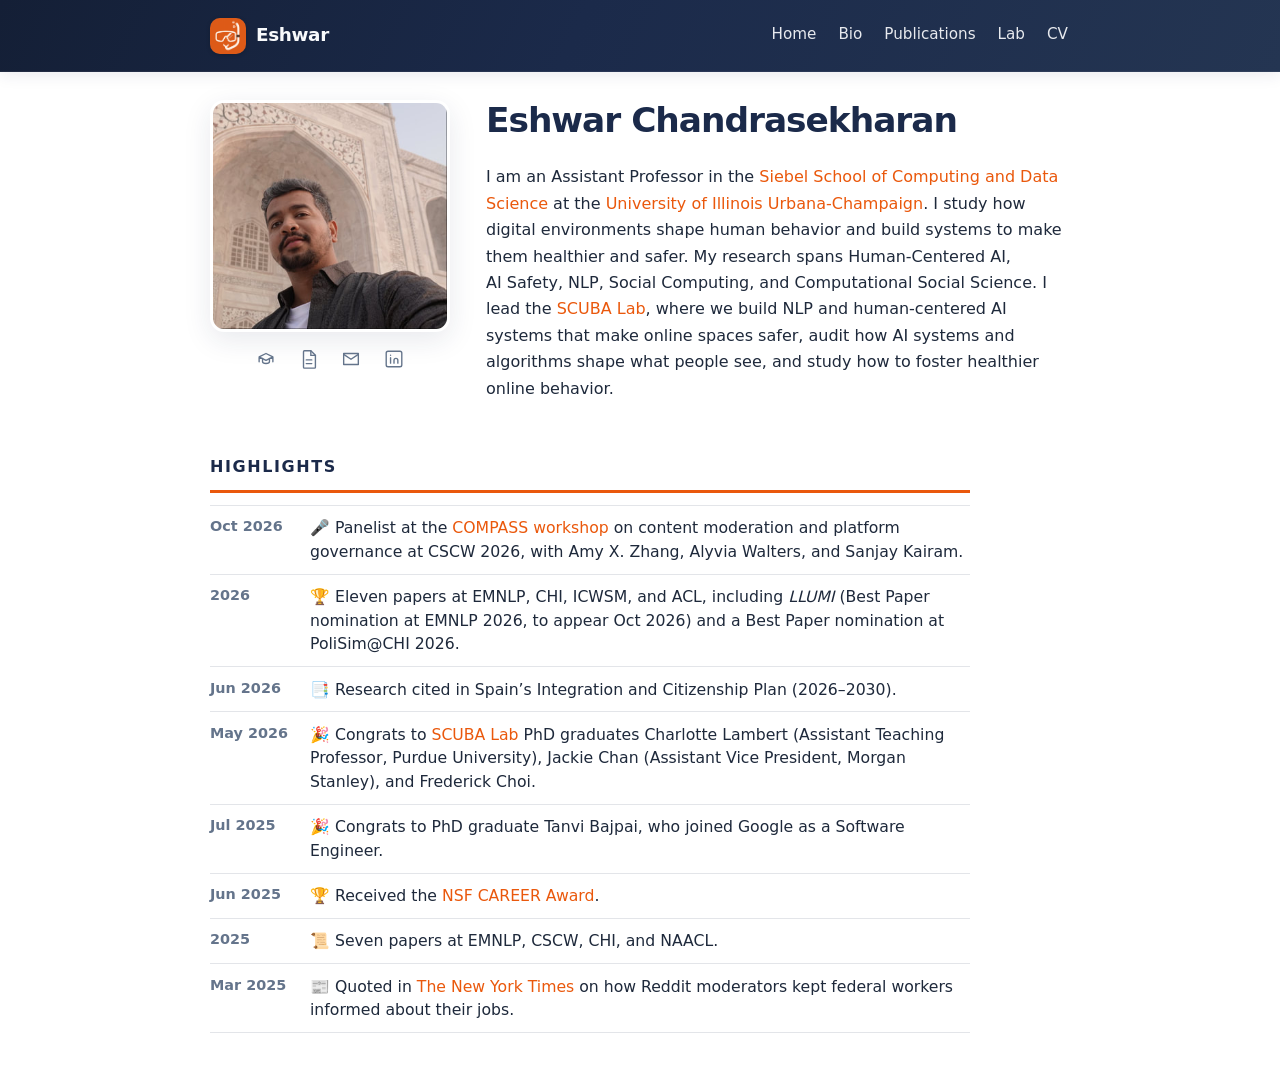
==== commit e248cb09: "Add category emojis to every homepage highlight." ====
--- a/index.html
+++ b/index.html
@@ -10,7 +10,7 @@
     <link rel="icon" type="image/png" sizes="48x48" href="/favicon-48x48.png?v=2" />
     <link rel="shortcut icon" href="/favicon.ico?v=2" />
     <link rel="apple-touch-icon" href="/apple-touch-icon.png?v=2" />
-    <link rel="stylesheet" href="./style.css?v=7" />
+    <link rel="stylesheet" href="./style.css?v=8" />
   </head>
   <body>
     <header class="site-header">
@@ -164,7 +164,7 @@
           <li>
             <span class="hl-date">Oct 2026</span>
             <span class="hl-text"
-              >Panelist at the
+              >🎤 Panelist at the
               <a href="https://sites.google.com/view/workshop-compass26/program">COMPASS workshop</a>
               on content moderation and platform governance at CSCW 2026, with Amy X. Zhang, Alyvia Walters, and Sanjay
               Kairam.</span
@@ -179,7 +179,9 @@
           </li>
           <li>
             <span class="hl-date">Jun 2026</span>
-            <span class="hl-text">Research cited in Spain’s Integration and Citizenship Plan (2026–2030).</span>
+            <span class="hl-text"
+              >📑 Research cited in Spain’s Integration and Citizenship Plan (2026–2030).</span
+            >
           </li>
           <li>
             <span class="hl-date">May 2026</span>
@@ -207,12 +209,12 @@
           </li>
           <li>
             <span class="hl-date">2025</span>
-            <span class="hl-text">Seven papers at EMNLP, CSCW, CHI, and NAACL.</span>
+            <span class="hl-text">📜 Seven papers at EMNLP, CSCW, CHI, and NAACL.</span>
           </li>
           <li>
             <span class="hl-date">Mar 2025</span>
             <span class="hl-text"
-              >Quoted in
+              >📰 Quoted in
               <a href="https://www.nytimes.com/2025/03/19/technology/reddit-va-federal-workers.html"
                 >The New York Times</a
               >
--- a/style.css
+++ b/style.css
@@ -764,12 +764,15 @@
 
 .project-card {
   position: relative;
+  min-width: 0;
   padding: 1.2rem 1.3rem 1.3rem;
   background: linear-gradient(135deg, var(--card) 0%, rgba(234, 88, 12, 0.06) 100%);
   border-radius: 14px;
   border: 1px solid var(--border);
   box-shadow: 0 2px 14px var(--shadow);
   overflow: hidden;
+  overflow-wrap: anywhere;
+  word-wrap: break-word;
 }
 
 .project-card::before {
@@ -995,6 +998,16 @@
   line-height: 1.35;
   color: var(--text-muted);
   font-weight: 500;
+}
+
+.alumni-role a {
+  color: inherit;
+  text-decoration: underline;
+  text-underline-offset: 2px;
+}
+
+.alumni-role a:hover {
+  color: var(--accent);
 }
 
 .alumni-person-meta {
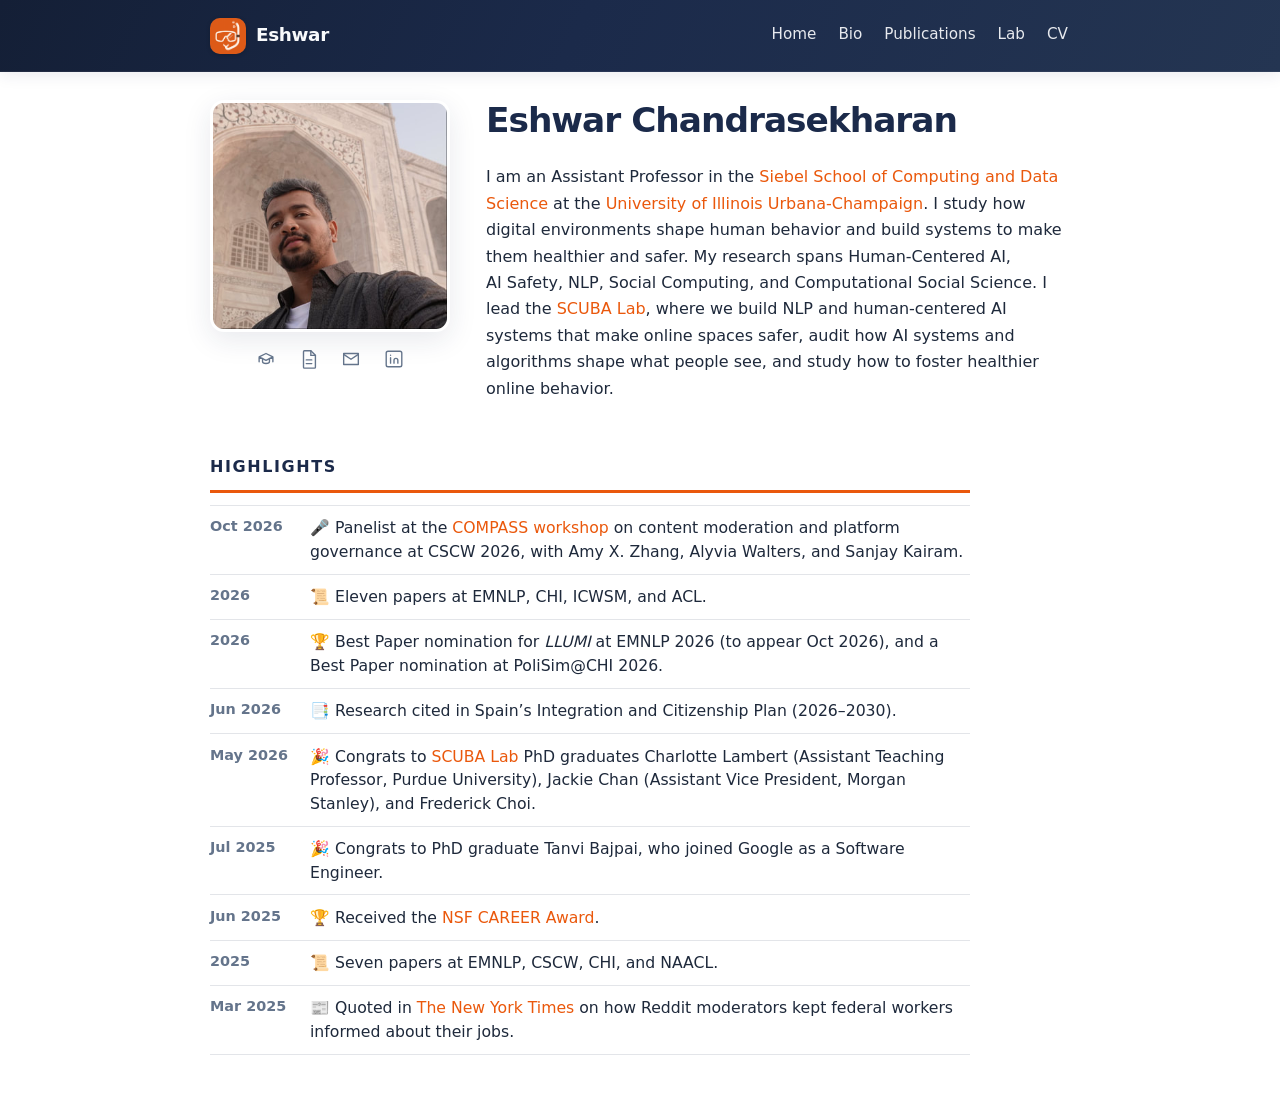
==== commit 47bf94f7: "Split the 2026 highlight into papers and award lines." ====
--- a/index.html
+++ b/index.html
@@ -172,9 +172,13 @@
           </li>
           <li>
             <span class="hl-date">2026</span>
-            <span class="hl-text"
-              >🏆 Eleven papers at EMNLP, CHI, ICWSM, and ACL, including <em>LLUMI</em> (Best Paper nomination at EMNLP
-              2026, to appear Oct 2026) and a Best Paper nomination at PoliSim@CHI 2026.</span
+            <span class="hl-text">📜 Eleven papers at EMNLP, CHI, ICWSM, and ACL.</span>
+          </li>
+          <li>
+            <span class="hl-date">2026</span>
+            <span class="hl-text"
+              >🏆 Best Paper nomination for <em>LLUMI</em> at EMNLP 2026 (to appear Oct 2026), and a Best Paper
+              nomination at PoliSim@CHI 2026.</span
             >
           </li>
           <li>
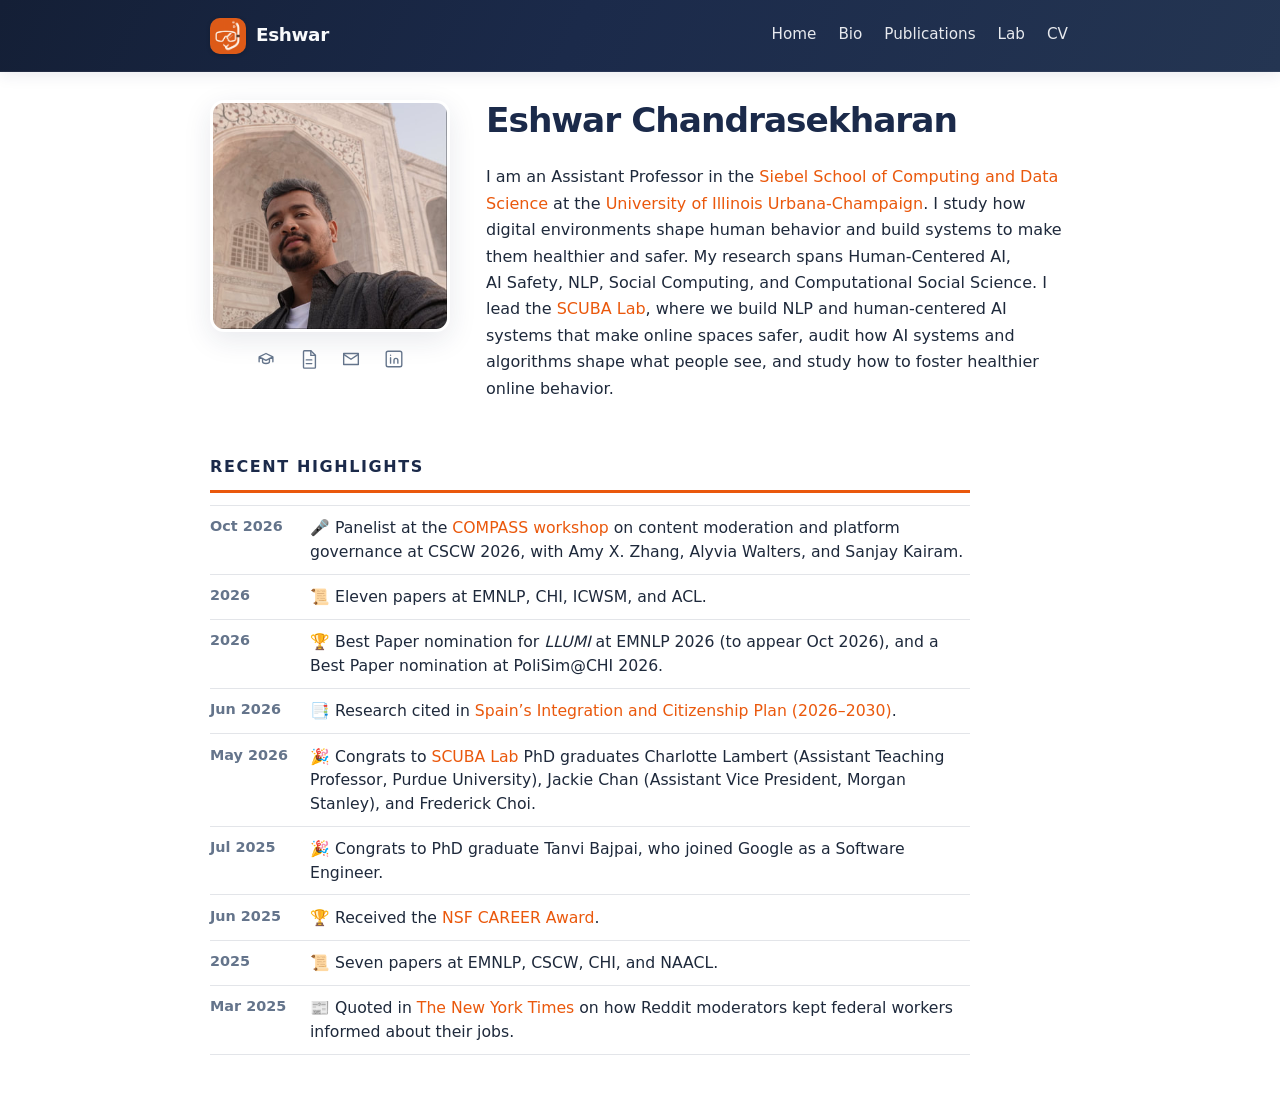
==== commit 5f4ec131: "Refine site copy for Recent Highlights, lab header, and Overton citations. Keep the homepage intro, " ====
--- a/index.html
+++ b/index.html
@@ -10,7 +10,7 @@
     <link rel="icon" type="image/png" sizes="48x48" href="/favicon-48x48.png?v=2" />
     <link rel="shortcut icon" href="/favicon.ico?v=2" />
     <link rel="apple-touch-icon" href="/apple-touch-icon.png?v=2" />
-    <link rel="stylesheet" href="./style.css?v=8" />
+    <link rel="stylesheet" href="./style.css?v=9" />
   </head>
   <body>
     <header class="site-header">
@@ -159,7 +159,7 @@
       </div>
 
       <section class="highlights" aria-labelledby="highlights-title">
-        <h2 id="highlights-title">Highlights</h2>
+        <h2 id="highlights-title">Recent Highlights</h2>
         <ul class="highlights-list">
           <li>
             <span class="hl-date">Oct 2026</span>
@@ -184,7 +184,11 @@
           <li>
             <span class="hl-date">Jun 2026</span>
             <span class="hl-text"
-              >📑 Research cited in Spain’s Integration and Citizenship Plan (2026–2030).</span
+              >📑 Research cited in
+              <a
+                href="https://www.lamoncloa.gob.es/presidente/actividades/Documents/2026/300626-sanchez-plan-integracion-ciudadania.pdf"
+                >Spain’s Integration and Citizenship Plan (2026–2030)</a
+              >.</span
             >
           </li>
           <li>
--- a/style.css
+++ b/style.css
@@ -612,9 +612,9 @@
   display: flex;
   flex-wrap: wrap;
   align-items: center;
-  gap: 20px 28px;
+  gap: 16px 20px;
   margin-bottom: 28px;
-  padding: 24px 26px;
+  padding: 18px 22px;
   background: linear-gradient(135deg, var(--card) 0%, rgba(234, 88, 12, 0.04) 100%);
   border-radius: 18px;
   border: 1px solid var(--border);
@@ -623,26 +623,37 @@
 }
 
 .lab-logo {
-  width: 140px;
+  width: 72px;
   height: auto;
-  max-width: min(140px, 40vw);
+  max-width: min(72px, 22vw);
   flex-shrink: 0;
-  border-radius: 14px;
+  border-radius: 12px;
   background: linear-gradient(145deg, #ffffff, var(--accent-soft));
-  padding: 14px;
+  padding: 8px;
   border: 1px solid var(--border);
-  box-shadow: 0 6px 24px var(--shadow);
+  box-shadow: 0 4px 16px var(--shadow);
   display: block;
+}
+
+.lab-hero-text {
+  flex: 1;
+  min-width: min(100%, 220px);
 }
 
 .lab-hero-text h1 {
   margin: 0;
-  font-size: clamp(1.35rem, 3.5vw, 1.75rem);
-  line-height: 1.25;
+  font-size: clamp(1.45rem, 3.5vw, 1.9rem);
+  line-height: 1.2;
   letter-spacing: -0.02em;
-  flex: 1;
-  min-width: min(100%, 240px);
   color: var(--navy);
+}
+
+.lab-hero-sub {
+  margin: 0.28rem 0 0 0;
+  font-size: clamp(0.95rem, 2.2vw, 1.08rem);
+  line-height: 1.35;
+  font-weight: 500;
+  color: var(--text-muted);
 }
 
 @media (prefers-color-scheme: dark) {
@@ -1374,7 +1385,8 @@
     text-align: center;
   }
 
-  .lab-hero-text h1 {
+  .lab-hero-text h1,
+  .lab-hero-sub {
     text-align: center;
   }
 }
@@ -1419,7 +1431,7 @@
   }
 
   .lab-logo {
-    width: min(120px, 42vw);
+    width: min(88px, 28vw);
     margin-inline: auto;
   }
 
